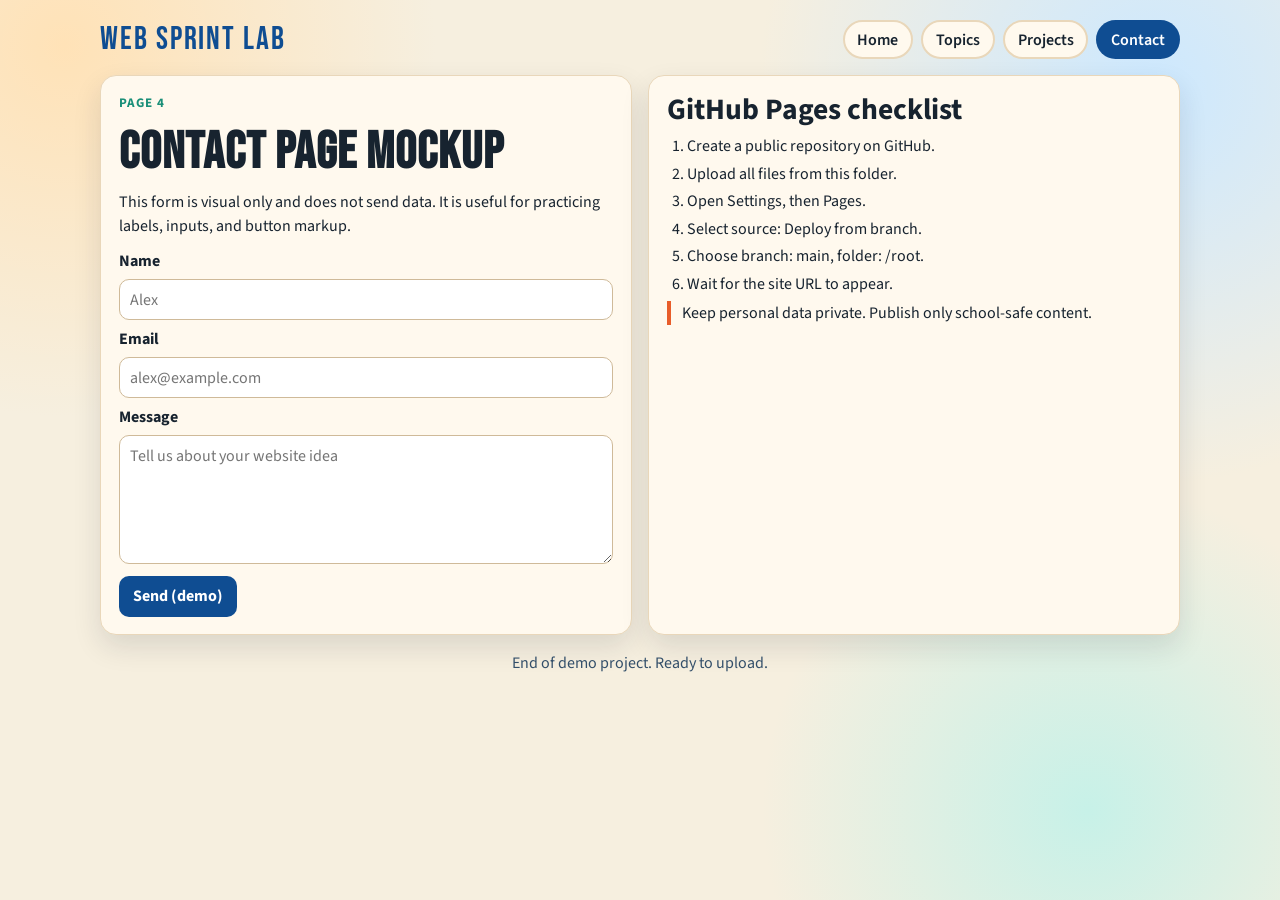
==== contact.html @ 60882539 "first commit" ====
<!doctype html>
<html lang="en">
  <head>
    <meta charset="utf-8" />
    <meta name="viewport" content="width=device-width, initial-scale=1" />
    <title>Web Sprint Lab - Contact</title>
    <meta
      name="description"
      content="Contact form mockup and GitHub Pages deployment checklist."
    />
    <link rel="preconnect" href="https://fonts.googleapis.com" />
    <link rel="preconnect" href="https://fonts.gstatic.com" crossorigin />
    <link
      href="https://fonts.googleapis.com/css2?family=Bebas+Neue&family=Source+Sans+3:wght@400;600;700&display=swap"
      rel="stylesheet"
    />
    <link rel="stylesheet" href="styles.css" />
  </head>
  <body>
    <div class="site-shell">
      <header class="topbar reveal">
        <a class="brand" href="index.html">Web Sprint Lab</a>
        <nav aria-label="Main navigation">
          <ul class="menu">
            <li><a href="index.html">Home</a></li>
            <li><a href="topics.html">Topics</a></li>
            <li><a href="projects.html">Projects</a></li>
            <li><a class="active" href="contact.html">Contact</a></li>
          </ul>
        </nav>
      </header>

      <main>
        <section class="grid-2 reveal">
          <article class="panel">
            <p class="eyebrow">Page 4</p>
            <h1>Contact page mockup</h1>
            <p>
              This form is visual only and does not send data. It is useful for
              practicing labels, inputs, and button markup.
            </p>
            <form class="contact-form" action="#" method="post">
              <label for="name">Name</label>
              <input id="name" name="name" type="text" placeholder="Alex" />

              <label for="email">Email</label>
              <input
                id="email"
                name="email"
                type="email"
                placeholder="alex@example.com"
              />

              <label for="message">Message</label>
              <textarea
                id="message"
                name="message"
                rows="5"
                placeholder="Tell us about your website idea"
              ></textarea>

              <button type="submit">Send (demo)</button>
            </form>
          </article>

          <aside class="panel">
            <h2>GitHub Pages checklist</h2>
            <ol class="steps">
              <li>Create a public repository on GitHub.</li>
              <li>Upload all files from this folder.</li>
              <li>Open Settings, then Pages.</li>
              <li>Select source: Deploy from branch.</li>
              <li>Choose branch: main, folder: /root.</li>
              <li>Wait for the site URL to appear.</li>
            </ol>
            <p class="note">
              Keep personal data private. Publish only school-safe content.
            </p>
          </aside>
        </section>
      </main>

      <footer class="footer reveal">
        <p>End of demo project. Ready to upload.</p>
      </footer>
    </div>
  </body>
</html>
---- styles.css ----
:root {
  --bg: #f6efdf;
  --ink: #17232f;
  --primary: #0f4d92;
  --accent: #e85d2a;
  --mint: #1a8f78;
  --paper: #fff9ee;
  --edge: #e9d7ba;
  --shadow: 0 12px 28px rgba(23, 35, 47, 0.12);
}

* {
  box-sizing: border-box;
}

html,
body {
  margin: 0;
  padding: 0;
}

body {
  font-family: "Source Sans 3", "Trebuchet MS", sans-serif;
  color: var(--ink);
  background:
    radial-gradient(circle at 5% 5%, #ffe2b7 0, transparent 25%),
    radial-gradient(circle at 90% 10%, #cce8ff 0, transparent 28%),
    radial-gradient(circle at 85% 90%, #c7f1e8 0, transparent 24%),
    var(--bg);
  min-height: 100vh;
}

.site-shell {
  width: min(1080px, 92vw);
  margin: 0 auto;
  padding: 1.25rem 0 2rem;
}

.topbar {
  display: flex;
  align-items: center;
  justify-content: space-between;
  gap: 1rem;
  margin-bottom: 1rem;
  flex-wrap: wrap;
}

.brand {
  font-family: "Bebas Neue", "Franklin Gothic Medium", sans-serif;
  font-size: 2rem;
  letter-spacing: 0.06em;
  text-decoration: none;
  color: var(--primary);
}

.menu {
  display: flex;
  gap: 0.5rem;
  padding: 0;
  margin: 0;
  list-style: none;
  flex-wrap: wrap;
}

.menu a {
  display: inline-block;
  text-decoration: none;
  color: var(--ink);
  border: 2px solid var(--edge);
  background: var(--paper);
  padding: 0.4rem 0.8rem;
  border-radius: 999px;
  font-weight: 600;
  transition: transform 160ms ease, background-color 160ms ease;
}

.menu a:hover,
.menu a:focus-visible {
  transform: translateY(-2px);
  background: #fff;
}

.menu .active {
  background: var(--primary);
  color: #fff;
  border-color: transparent;
}

main {
  display: grid;
  gap: 1rem;
}

.panel {
  background: var(--paper);
  border: 1px solid var(--edge);
  border-radius: 16px;
  padding: 1.1rem;
  box-shadow: var(--shadow);
}

.hero {
  display: grid;
  grid-template-columns: 1.45fr 1fr;
  gap: 1rem;
}

h1,
h2,
h3 {
  margin: 0 0 0.55rem;
  line-height: 1.1;
}

h1 {
  font-family: "Bebas Neue", "Franklin Gothic Medium", sans-serif;
  letter-spacing: 0.02em;
  font-size: clamp(2rem, 5vw, 3.25rem);
}

h2 {
  font-size: clamp(1.35rem, 2.8vw, 1.85rem);
}

h3 {
  font-size: 1.1rem;
}

p {
  margin: 0 0 0.7rem;
  line-height: 1.5;
}

.eyebrow {
  text-transform: uppercase;
  letter-spacing: 0.09em;
  color: var(--mint);
  font-weight: 700;
  font-size: 0.82rem;
}

.cta-row {
  display: flex;
  gap: 0.65rem;
  flex-wrap: wrap;
  margin-top: 0.9rem;
}

.button {
  text-decoration: none;
  display: inline-block;
  font-weight: 700;
  border-radius: 10px;
  padding: 0.6rem 0.95rem;
  background: var(--accent);
  color: #fff;
  border: 2px solid transparent;
  transition: transform 180ms ease, filter 180ms ease;
}

.button:hover,
.button:focus-visible {
  transform: translateY(-2px);
  filter: brightness(1.06);
}

.button-outline {
  background: transparent;
  color: var(--primary);
  border-color: var(--primary);
}

.stat-card ul {
  margin: 0;
  padding-left: 1rem;
}

.stat-card li {
  margin: 0.3rem 0;
}

.grid-3 {
  display: grid;
  grid-template-columns: repeat(3, minmax(0, 1fr));
  gap: 1rem;
}

.grid-2 {
  display: grid;
  grid-template-columns: repeat(2, minmax(0, 1fr));
  gap: 1rem;
}

.card {
  border-top: 4px solid var(--primary);
}

.inline-link {
  color: var(--primary);
  font-weight: 700;
  text-decoration-thickness: 2px;
}

.steps,
.list-check {
  margin: 0;
  padding-left: 1.25rem;
}

.steps li,
.list-check li {
  margin: 0.35rem 0;
}

.timeline {
  display: grid;
  gap: 0.55rem;
}

.timeline p {
  margin: 0;
  padding: 0.65rem 0.75rem;
  border-radius: 12px;
  background: #fff;
  border: 1px solid var(--edge);
}

.timeline span {
  display: inline-block;
  min-width: 5rem;
  font-weight: 700;
  color: var(--accent);
}

.project-grid {
  display: grid;
  grid-template-columns: repeat(2, minmax(0, 1fr));
  gap: 1rem;
}

.project-card {
  border-left: 4px solid var(--mint);
}

.tag {
  margin-top: 0.7rem;
  display: inline-block;
  border-radius: 999px;
  padding: 0.28rem 0.7rem;
  background: #edf9f6;
  border: 1px solid #b8e5da;
  font-size: 0.9rem;
}

.contact-form {
  display: grid;
  gap: 0.45rem;
}

label {
  font-weight: 700;
}

input,
textarea,
button {
  font: inherit;
}

input,
textarea {
  border: 1px solid #cfba99;
  background: #fff;
  border-radius: 10px;
  padding: 0.55rem 0.65rem;
}

textarea {
  resize: vertical;
}

button {
  margin-top: 0.25rem;
  border: 0;
  border-radius: 10px;
  padding: 0.6rem 0.9rem;
  background: var(--primary);
  color: #fff;
  font-weight: 700;
  cursor: pointer;
  width: fit-content;
}

.note {
  border-left: 4px solid var(--accent);
  padding-left: 0.7rem;
}

.footer {
  margin-top: 1rem;
  text-align: center;
  color: #334f6a;
}

.reveal {
  animation: rise 460ms ease both;
}

@keyframes rise {
  from {
    opacity: 0;
    transform: translateY(14px);
  }
  to {
    opacity: 1;
    transform: translateY(0);
  }
}

@media (max-width: 860px) {
  .hero,
  .grid-2,
  .grid-3,
  .project-grid {
    grid-template-columns: 1fr;
  }

  .brand {
    font-size: 1.75rem;
  }
}
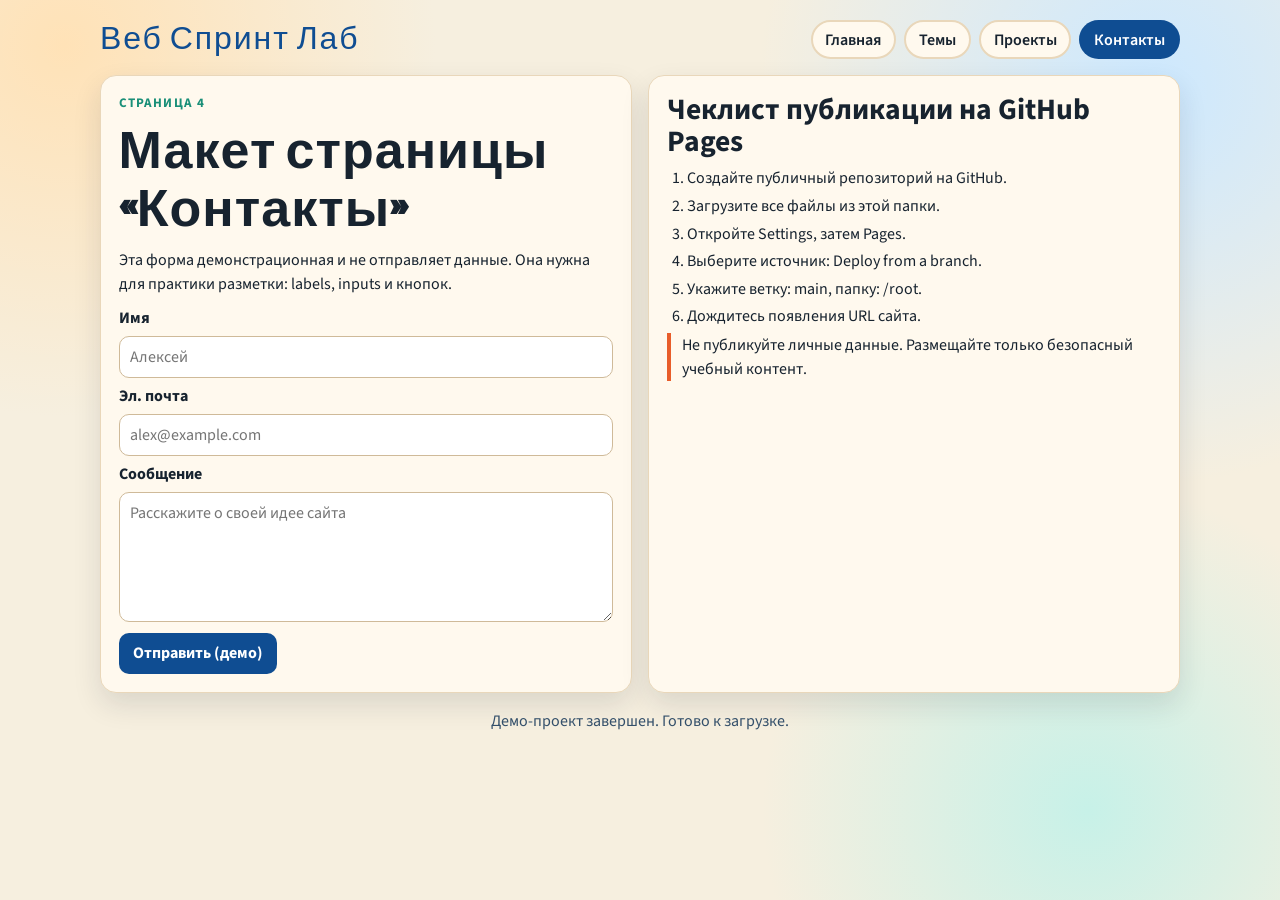
==== commit b86e24a0: "translate site content to Russian for localization" ====
--- a/contact.html
+++ b/contact.html
@@ -1,12 +1,12 @@
 <!doctype html>
-<html lang="en">
+<html lang="ru">
   <head>
     <meta charset="utf-8" />
     <meta name="viewport" content="width=device-width, initial-scale=1" />
-    <title>Web Sprint Lab - Contact</title>
+    <title>Веб Спринт Лаб - Контакты</title>
     <meta
       name="description"
-      content="Contact form mockup and GitHub Pages deployment checklist."
+      content="Макет формы обратной связи и чеклист публикации на GitHub Pages."
     />
     <link rel="preconnect" href="https://fonts.googleapis.com" />
     <link rel="preconnect" href="https://fonts.gstatic.com" crossorigin />
@@ -19,13 +19,13 @@
   <body>
     <div class="site-shell">
       <header class="topbar reveal">
-        <a class="brand" href="index.html">Web Sprint Lab</a>
-        <nav aria-label="Main navigation">
+        <a class="brand" href="index.html">Веб Спринт Лаб</a>
+        <nav aria-label="Главная навигация">
           <ul class="menu">
-            <li><a href="index.html">Home</a></li>
-            <li><a href="topics.html">Topics</a></li>
-            <li><a href="projects.html">Projects</a></li>
-            <li><a class="active" href="contact.html">Contact</a></li>
+            <li><a href="index.html">Главная</a></li>
+            <li><a href="topics.html">Темы</a></li>
+            <li><a href="projects.html">Проекты</a></li>
+            <li><a class="active" href="contact.html">Контакты</a></li>
           </ul>
         </nav>
       </header>
@@ -33,17 +33,17 @@
       <main>
         <section class="grid-2 reveal">
           <article class="panel">
-            <p class="eyebrow">Page 4</p>
-            <h1>Contact page mockup</h1>
+            <p class="eyebrow">Страница 4</p>
+            <h1>Макет страницы «Контакты»</h1>
             <p>
-              This form is visual only and does not send data. It is useful for
-              practicing labels, inputs, and button markup.
+              Эта форма демонстрационная и не отправляет данные. Она нужна для
+              практики разметки: labels, inputs и кнопок.
             </p>
             <form class="contact-form" action="#" method="post">
-              <label for="name">Name</label>
-              <input id="name" name="name" type="text" placeholder="Alex" />
+              <label for="name">Имя</label>
+              <input id="name" name="name" type="text" placeholder="Алексей" />
 
-              <label for="email">Email</label>
+              <label for="email">Эл. почта</label>
               <input
                 id="email"
                 name="email"
@@ -51,37 +51,38 @@
                 placeholder="alex@example.com"
               />
 
-              <label for="message">Message</label>
+              <label for="message">Сообщение</label>
               <textarea
                 id="message"
                 name="message"
                 rows="5"
-                placeholder="Tell us about your website idea"
+                placeholder="Расскажите о своей идее сайта"
               ></textarea>
 
-              <button type="submit">Send (demo)</button>
+              <button type="submit">Отправить (демо)</button>
             </form>
           </article>
 
           <aside class="panel">
-            <h2>GitHub Pages checklist</h2>
+            <h2>Чеклист публикации на GitHub Pages</h2>
             <ol class="steps">
-              <li>Create a public repository on GitHub.</li>
-              <li>Upload all files from this folder.</li>
-              <li>Open Settings, then Pages.</li>
-              <li>Select source: Deploy from branch.</li>
-              <li>Choose branch: main, folder: /root.</li>
-              <li>Wait for the site URL to appear.</li>
+              <li>Создайте публичный репозиторий на GitHub.</li>
+              <li>Загрузите все файлы из этой папки.</li>
+              <li>Откройте Settings, затем Pages.</li>
+              <li>Выберите источник: Deploy from a branch.</li>
+              <li>Укажите ветку: main, папку: /root.</li>
+              <li>Дождитесь появления URL сайта.</li>
             </ol>
             <p class="note">
-              Keep personal data private. Publish only school-safe content.
+              Не публикуйте личные данные. Размещайте только безопасный учебный
+              контент.
             </p>
           </aside>
         </section>
       </main>
 
       <footer class="footer reveal">
-        <p>End of demo project. Ready to upload.</p>
+        <p>Демо-проект завершен. Готово к загрузке.</p>
       </footer>
     </div>
   </body>
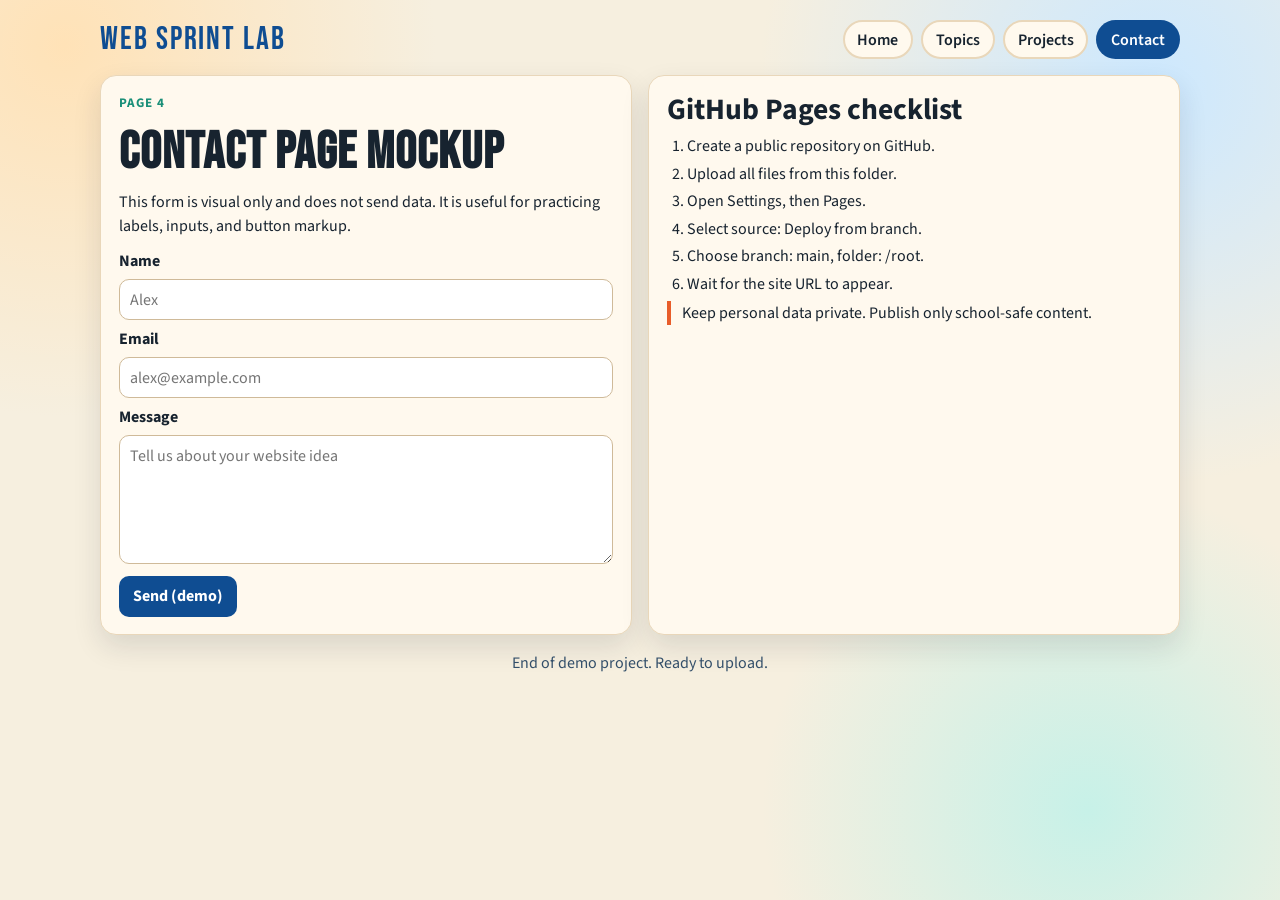
==== commit 99caa171: "translate site content to English for consistency" ====
--- a/contact.html
+++ b/contact.html
@@ -1,12 +1,12 @@
 <!doctype html>
-<html lang="ru">
+<html lang="en">
   <head>
     <meta charset="utf-8" />
     <meta name="viewport" content="width=device-width, initial-scale=1" />
-    <title>Веб Спринт Лаб - Контакты</title>
+    <title>Web Sprint Lab - Contact</title>
     <meta
       name="description"
-      content="Макет формы обратной связи и чеклист публикации на GitHub Pages."
+      content="Contact form mockup and GitHub Pages deployment checklist."
     />
     <link rel="preconnect" href="https://fonts.googleapis.com" />
     <link rel="preconnect" href="https://fonts.gstatic.com" crossorigin />
@@ -19,13 +19,13 @@
   <body>
     <div class="site-shell">
       <header class="topbar reveal">
-        <a class="brand" href="index.html">Веб Спринт Лаб</a>
-        <nav aria-label="Главная навигация">
+        <a class="brand" href="index.html">Web Sprint Lab</a>
+        <nav aria-label="Main navigation">
           <ul class="menu">
-            <li><a href="index.html">Главная</a></li>
-            <li><a href="topics.html">Темы</a></li>
-            <li><a href="projects.html">Проекты</a></li>
-            <li><a class="active" href="contact.html">Контакты</a></li>
+            <li><a href="index.html">Home</a></li>
+            <li><a href="topics.html">Topics</a></li>
+            <li><a href="projects.html">Projects</a></li>
+            <li><a class="active" href="contact.html">Contact</a></li>
           </ul>
         </nav>
       </header>
@@ -33,17 +33,17 @@
       <main>
         <section class="grid-2 reveal">
           <article class="panel">
-            <p class="eyebrow">Страница 4</p>
-            <h1>Макет страницы «Контакты»</h1>
+            <p class="eyebrow">Page 4</p>
+            <h1>Contact page mockup</h1>
             <p>
-              Эта форма демонстрационная и не отправляет данные. Она нужна для
-              практики разметки: labels, inputs и кнопок.
+              This form is visual only and does not send data. It is useful for
+              practicing labels, inputs, and button markup.
             </p>
             <form class="contact-form" action="#" method="post">
-              <label for="name">Имя</label>
-              <input id="name" name="name" type="text" placeholder="Алексей" />
+              <label for="name">Name</label>
+              <input id="name" name="name" type="text" placeholder="Alex" />
 
-              <label for="email">Эл. почта</label>
+              <label for="email">Email</label>
               <input
                 id="email"
                 name="email"
@@ -51,38 +51,37 @@
                 placeholder="alex@example.com"
               />
 
-              <label for="message">Сообщение</label>
+              <label for="message">Message</label>
               <textarea
                 id="message"
                 name="message"
                 rows="5"
-                placeholder="Расскажите о своей идее сайта"
+                placeholder="Tell us about your website idea"
               ></textarea>
 
-              <button type="submit">Отправить (демо)</button>
+              <button type="submit">Send (demo)</button>
             </form>
           </article>
 
           <aside class="panel">
-            <h2>Чеклист публикации на GitHub Pages</h2>
+            <h2>GitHub Pages checklist</h2>
             <ol class="steps">
-              <li>Создайте публичный репозиторий на GitHub.</li>
-              <li>Загрузите все файлы из этой папки.</li>
-              <li>Откройте Settings, затем Pages.</li>
-              <li>Выберите источник: Deploy from a branch.</li>
-              <li>Укажите ветку: main, папку: /root.</li>
-              <li>Дождитесь появления URL сайта.</li>
+              <li>Create a public repository on GitHub.</li>
+              <li>Upload all files from this folder.</li>
+              <li>Open Settings, then Pages.</li>
+              <li>Select source: Deploy from branch.</li>
+              <li>Choose branch: main, folder: /root.</li>
+              <li>Wait for the site URL to appear.</li>
             </ol>
             <p class="note">
-              Не публикуйте личные данные. Размещайте только безопасный учебный
-              контент.
+              Keep personal data private. Publish only school-safe content.
             </p>
           </aside>
         </section>
       </main>
 
       <footer class="footer reveal">
-        <p>Демо-проект завершен. Готово к загрузке.</p>
+        <p>End of demo project. Ready to upload.</p>
       </footer>
     </div>
   </body>
